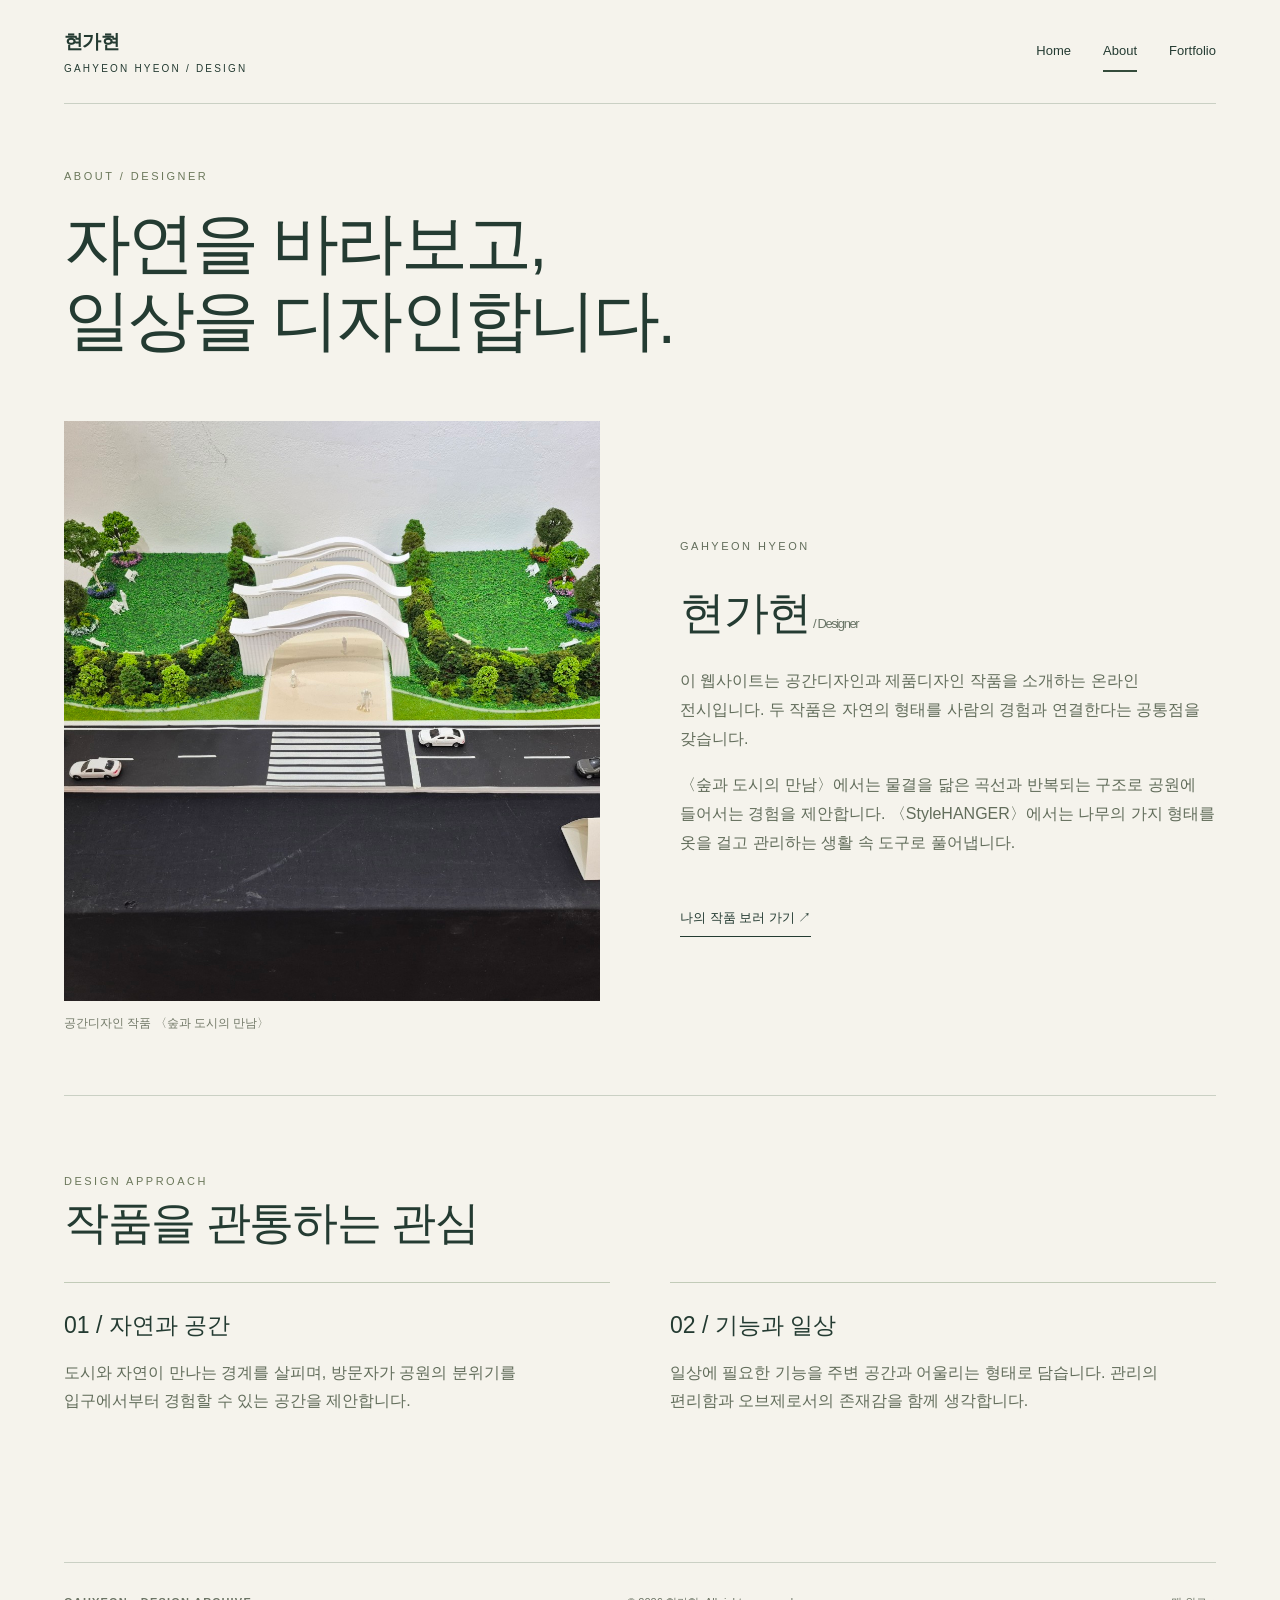
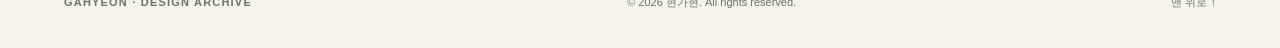
==== about.html @ cfb5394c "Add files via upload" ====
<!DOCTYPE html>
<html lang="ko">
<head>
<meta charset="UTF-8">
<meta name="viewport" content="width=device-width, initial-scale=1">
<meta name="description" content="현가현의 디자인 작품 전시. 삼락생태공원 입구 조형 게이트와 옷걸이형 의류 관리기 StyleHANGER를 소개합니다.">
<title>나의 소개 · About | 현가현 디자인 전시</title>
<link rel="stylesheet" href="style.css">
</head>
<body id="top">
<a class="skip" href="#main">본문 바로가기</a>
<header>
<a class="brand" href="index.html">현가현<span>GAHYEON HYEON / DESIGN</span>
</a>
<nav aria-label="주 메뉴">
<a href="index.html">Home</a>
<a href="about.html" aria-current="page">About</a>
<a href="fortfolio.html">Fortfolio</a>
</nav>
</header>
<main id="main" class="wrap">
<section class="detail-head">
<p class="eyebrow">ABOUT / DESIGNER</p>
<h1>자연을 바라보고,<br>일상을 디자인합니다.</h1>
</section>
<section class="about-grid">
<figure>
<img src="images/space-model.jpg" alt="현가현의 공간디자인 작품 모형">
<figcaption class="caption">공간디자인 작품 〈숲과 도시의 만남〉</figcaption>
</figure>
<div>
<p class="eyebrow">GAHYEON HYEON</p>
<h2>현가현<span class="muted"> / Designer</span>
</h2>
<p>이 웹사이트는 공간디자인과 제품디자인 작품을 소개하는 온라인 전시입니다. 두 작품은 자연의 형태를 사람의 경험과 연결한다는 공통점을 갖습니다.</p>
<p>〈숲과 도시의 만남〉에서는 물결을 닮은 곡선과 반복되는 구조로 공원에 들어서는 경험을 제안합니다. 〈StyleHANGER〉에서는 나무의 가지 형태를 옷을 걸고 관리하는 생활 속 도구로 풀어냅니다.</p>
<a class="line-link" href="fortfolio.html">나의 작품 보러 가기 ↗</a>
</div>
</section>
<section class="section">
<div class="section-head">
<div>
<p class="eyebrow">DESIGN APPROACH</p>
<h2>작품을 관통하는 관심</h2>
</div>
</div>
<div class="practice">
<article>
<h3>01 / 자연과 공간</h3>
<p>도시와 자연이 만나는 경계를 살피며, 방문자가 공원의 분위기를 입구에서부터 경험할 수 있는 공간을 제안합니다.</p>
</article>
<article>
<h3>02 / 기능과 일상</h3>
<p>일상에 필요한 기능을 주변 공간과 어울리는 형태로 담습니다. 관리의 편리함과 오브제로서의 존재감을 함께 생각합니다.</p>
</article>
</div>
</section>
</main>
<footer>
<div class="footer-mark">GAHYEON · DESIGN ARCHIVE</div>
<div>© 2026 현가현. All rights reserved.</div>
<a href="#top">맨 위로 ↑</a>
</footer>
</body>
</html>
---- style.css ----
*{box-sizing:border-box}
html{scroll-behavior:smooth}
body{margin:0;
  background:#f5f3ec;
  color:#243b32;
  font-family:-apple-system,BlinkMacSystemFont,"Apple SD Gothic Neo","Noto Sans KR",sans-serif;
  line-height:1.8;
  word-break:keep-all}
a{color:inherit;
  text-decoration:none}
img{display:block;
  width:100%;
  height:auto}
figure{margin:0}
h1,h2,h3,p{margin:0}
header,.wrap,footer{width:min(1320px,90%);
  margin:auto}
header{min-height:104px;
  display:flex;
  align-items:center;
  justify-content:space-between;
  border-bottom:1px solid #cad0c4;
  gap:24px}
.brand{font-size:19px;
  font-weight:750;
  letter-spacing:-.6px}
.brand span{display:block;
  font-size:10px;
  letter-spacing:2.2px;
  font-weight:500}
nav{display:flex;
  gap:32px;
  font-size:13px}
nav a{padding:8px 0}
nav a[aria-current=page]{border-bottom:2px solid #344b3b}
a:hover{color:#75865a}
a:focus-visible,summary:focus-visible{outline:3px solid #9c773e;
  outline-offset:6px}
.skip{position:absolute;
  left:-9999px}
.skip:focus{left:15px;
  top:15px;
  background:white;
  padding:10px;
  z-index:9}
.eyebrow{font-size:11px;
  letter-spacing:2.5px;
  text-transform:uppercase;
  color:#6b785b}
.hero{padding:70px 0 38px;
  display:grid;
  grid-template-columns:1.5fr 1fr;
  gap:8%;
  align-items:end}
h1{font-size:clamp(44px,6.6vw,94px);
  font-weight:500;
  line-height:1.16;
  letter-spacing:-4px;
  margin:18px 0 22px}
.serif{font-family:Georgia,"Times New Roman",serif;
  font-style:italic;
  font-weight:400}
.intro{max-width:460px;
  font-size:15px;
  color:#5b665a}
.hero .intro{padding-bottom:27px}
.line-link{display:inline-block;
  border-bottom:1px solid;
  padding:7px 0;
  margin-top:23px;
  font-size:13px}
.cover{position:relative;
  background:#e5e6db}
.cover img{height:520px;
  object-fit:cover;
  object-position:center 37%}
.cover figcaption{position:absolute;
  bottom:22px;
  left:24px;
  right:24px;
  background:#f5f3ecf0;
  padding:15px 21px;
  display:flex;
  justify-content:space-between;
  gap:10px;
  font-size:12px}
.section{padding:76px 0;
  border-top:1px solid #cad0c4;
  margin-top:60px}
.section-head{display:flex;
  justify-content:space-between;
  align-items:end;
  margin-bottom:30px;
  gap:20px}
h2{font-size:clamp(28px,3.5vw,45px);
  font-weight:500;
  letter-spacing:-1.4px;
  line-height:1.35}
h3{font-size:23px;
  font-weight:500;
  line-height:1.5}
.muted{color:#6a7567;
  font-size:13px}
.projects{display:grid;
  grid-template-columns:1fr 1fr;
  gap:34px}
.project-photo{overflow:hidden;
  background:#dedfd4}
.project-photo img{height:420px;
  object-fit:cover;
  transition:transform .4s}
.project-photo.product img{object-position:center 44%}
.project:hover img{transform:scale(1.025)}
.project-label{display:flex;
  justify-content:space-between;
  gap:20px;
  margin:20px 0 8px;
  font-size:10px;
  letter-spacing:1.6px}
.project h3{margin-bottom:7px}
.project p{font-size:14px;
  max-width:500px;
  color:#67715f}
.statement{padding:50px;
  background:#e9ecdf;
  display:grid;
  grid-template-columns:1fr 2fr;
  gap:40px}
.statement p{font-size:clamp(22px,3vw,36px);
  letter-spacing:-1px}
.detail-head{padding:63px 0 40px}
.breadcrumbs{font-size:12px;
  color:#74806a;
  margin-bottom:30px}
.detail-head h1{font-size:clamp(38px,5.2vw,72px);
  letter-spacing:-2.8px}
.detail-head .subtitle{font-size:19px;
  margin-bottom:23px}
.meta{display:flex;
  gap:44px;
  padding:23px 0;
  border-top:1px solid #cad0c4;
  font-size:13px;
  margin-top:30px}
.meta span{display:block;
  font-size:10px;
  letter-spacing:1.3px;
  color:#6e7867}
.wide-photo{background:#e5e5dc}
.wide-photo img{max-height:800px;
  object-fit:contain}
.caption{font-size:12px;
  color:#727968;
  margin-top:12px}
.story{display:grid;
  grid-template-columns:1fr 2fr;
  gap:70px;
  padding:65px 0;
  border-bottom:1px solid #cad0c4}
.story p{font-size:16px;
  color:#586454;
  margin-top:15px}
.story p:first-child{margin-top:0}
.keywords{display:flex;
  flex-wrap:wrap;
  gap:9px;
  margin-top:22px}
.keywords span{border:1px solid #b9c3ac;
  border-radius:30px;
  padding:5px 14px;
  font-size:12px}
.steps{display:grid;
  grid-template-columns:repeat(3,1fr);
  gap:35px;
  margin-top:35px}
.step{border-top:1px solid #a9b49c;
  padding-top:18px}
.step b{font-family:Georgia,serif;
  font-size:32px;
  font-weight:400;
  color:#8a9674}
.step h3{font-size:19px;
  margin:10px 0}
.step p{font-size:14px;
  color:#5d6855}
.split{display:grid;
  grid-template-columns:1fr 1fr;
  gap:65px;
  align-items:center;
  margin-top:40px}
.split img{max-height:680px;
  object-fit:contain;
  background:#e8e8dd}
.split p{margin-top:20px;
  color:#5e6959}
.panel{background:#e4e7dc;
  padding:38px;
  display:grid;
  grid-template-columns:1fr 1fr;
  gap:65px;
  align-items:start}
.panel img{max-height:900px;
  object-fit:contain}
.panel .copy{position:sticky;
  top:32px;
  padding:20px 0}
.panel p{margin-top:20px;
  color:#5c6757}
.button{display:inline-block;
  background:#2c4436;
  color:#fff;
  padding:12px 23px;
  font-size:13px;
  margin-top:24px}
.button:hover{background:#43583e;
  color:white}
.next{display:flex;
  justify-content:space-between;
  padding:30px 0;
  font-size:15px;
  border-top:1px solid #cad0c4}
.about-grid{display:grid;
  grid-template-columns:1fr 1fr;
  gap:80px;
  align-items:center}
.about-grid img{height:580px;
  object-fit:cover}
.about-grid h2{margin:25px 0}
.about-grid p{margin:18px 0;
  color:#626d5b}
.practice{display:grid;
  grid-template-columns:1fr 1fr;
  gap:60px}
.practice article{border-top:1px solid #c2cbb8;
  padding-top:25px}
.practice p{margin-top:16px;
  color:#626d5b}
footer{margin-top:70px;
  border-top:1px solid #cad0c4;
  padding:30px 0 35px;
  display:flex;
  justify-content:space-between;
  gap:20px;
  font-size:11px;
  color:#6c7565}
.footer-mark{font-weight:700;
  letter-spacing:1.2px}
@media(prefers-reduced-motion:reduce){html{scroll-behavior:auto}
*{transition:none!important}
}
@media(max-width:700px){header{padding:20px 0;
  align-items:flex-start;
  min-height:110px}
.brand{font-size:16px}
nav{gap:15px;
  flex-wrap:wrap;
  font-size:11px}
.brand span{font-size:8px}
.hero,.about-grid,.story,.split,.panel,.statement{grid-template-columns:1fr;
  gap:26px}
.hero{padding-top:45px}
.hero .intro{padding:0}
h1{letter-spacing:-2px}
.cover img{height:330px}
.cover figcaption{left:12px;
  right:12px;
  font-size:10px;
  padding:12px}
.projects{grid-template-columns:1fr;
  gap:45px}
.project-photo img{height:360px}
.section{padding:45px 0;
  margin-top:40px}
.steps{grid-template-columns:1fr;
  gap:25px}
.meta{gap:20px;
  flex-wrap:wrap}
.story{padding:40px 0}
.panel{padding:20px}
.panel .copy{position:static}
.about-grid img{height:400px}
.practice{grid-template-columns:1fr;
  gap:35px}
.statement{padding:28px}
footer{flex-direction:column;
  gap:10px;
  margin-top:40px}
.next{font-size:12px;
  gap:16px}
}
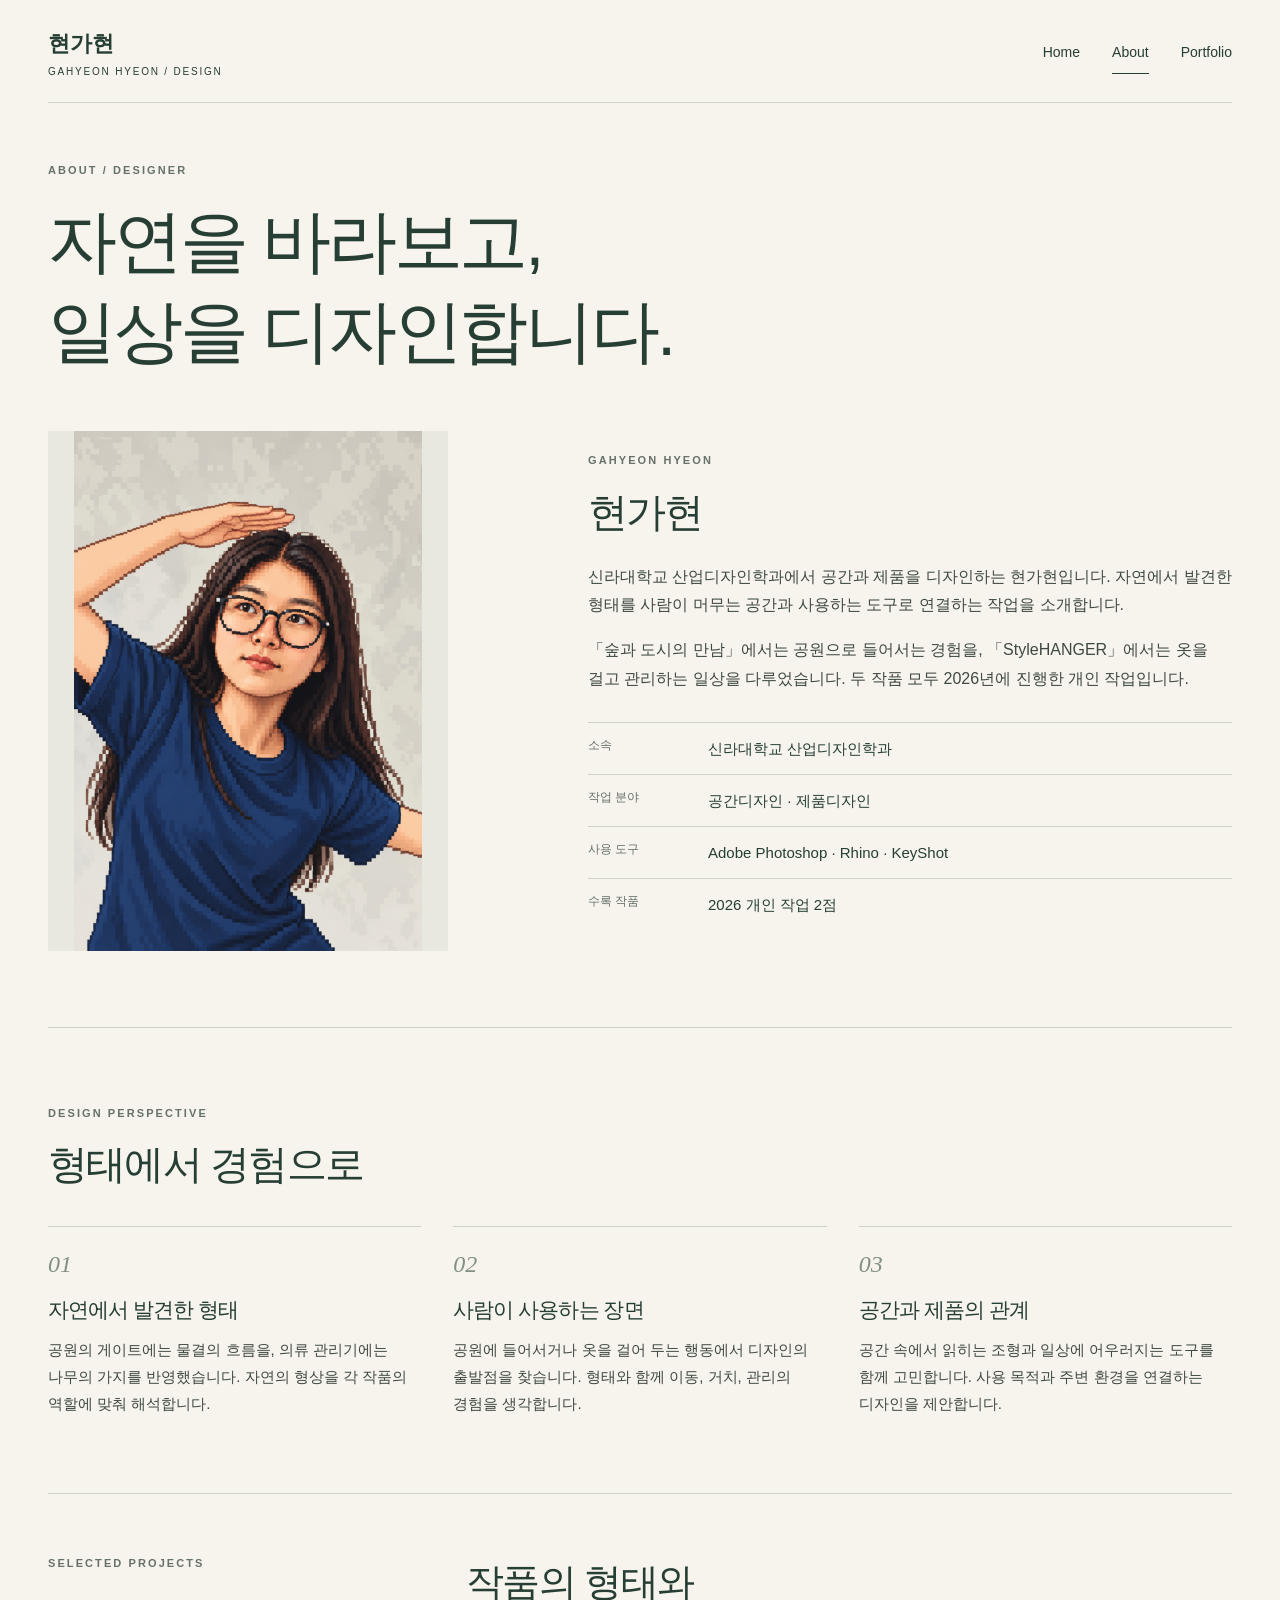
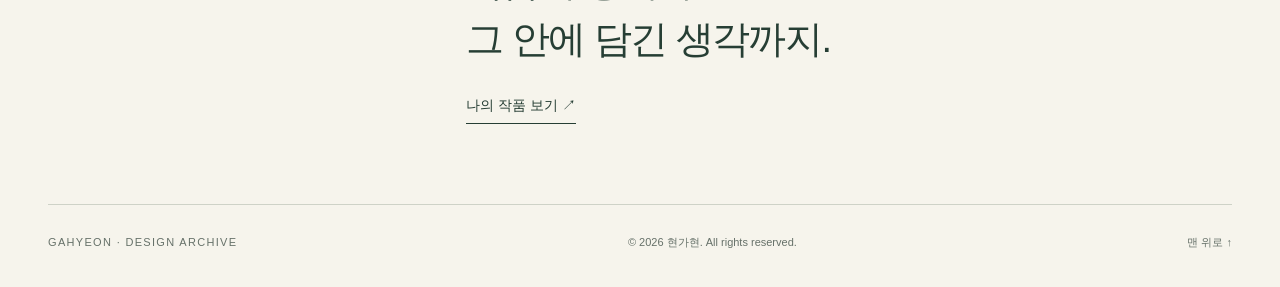
==== commit c5445f57: "Add files via upload" ====
--- a/about.html
+++ b/about.html
@@ -1,65 +1,33 @@
 <!DOCTYPE html>
 <html lang="ko">
 <head>
-<meta charset="UTF-8">
-<meta name="viewport" content="width=device-width, initial-scale=1">
-<meta name="description" content="현가현의 디자인 작품 전시. 삼락생태공원 입구 조형 게이트와 옷걸이형 의류 관리기 StyleHANGER를 소개합니다.">
-<title>나의 소개 · About | 현가현 디자인 전시</title>
-<link rel="stylesheet" href="style.css">
+  <meta charset="UTF-8">
+  <meta name="viewport" content="width=device-width, initial-scale=1">
+  <meta name="description" content="신라대학교 산업디자인학과 현가현의 소개. 공간과 제품을 다루는 디자인 관점과 사용 도구를 확인하세요.">
+  <meta name="theme-color" content="#f6f4ec">
+  <title>About | 현가현 디자인 포트폴리오</title>
+  <link rel="stylesheet" href="style.css">
 </head>
 <body id="top">
-<a class="skip" href="#main">본문 바로가기</a>
-<header>
-<a class="brand" href="index.html">현가현<span>GAHYEON HYEON / DESIGN</span>
-</a>
-<nav aria-label="주 메뉴">
-<a href="index.html">Home</a>
-<a href="about.html" aria-current="page">About</a>
-<a href="fortfolio.html">Fortfolio</a>
-</nav>
-</header>
-<main id="main" class="wrap">
-<section class="detail-head">
-<p class="eyebrow">ABOUT / DESIGNER</p>
-<h1>자연을 바라보고,<br>일상을 디자인합니다.</h1>
-</section>
-<section class="about-grid">
-<figure>
-<img src="images/space-model.jpg" alt="현가현의 공간디자인 작품 모형">
-<figcaption class="caption">공간디자인 작품 〈숲과 도시의 만남〉</figcaption>
-</figure>
-<div>
-<p class="eyebrow">GAHYEON HYEON</p>
-<h2>현가현<span class="muted"> / Designer</span>
-</h2>
-<p>이 웹사이트는 공간디자인과 제품디자인 작품을 소개하는 온라인 전시입니다. 두 작품은 자연의 형태를 사람의 경험과 연결한다는 공통점을 갖습니다.</p>
-<p>〈숲과 도시의 만남〉에서는 물결을 닮은 곡선과 반복되는 구조로 공원에 들어서는 경험을 제안합니다. 〈StyleHANGER〉에서는 나무의 가지 형태를 옷을 걸고 관리하는 생활 속 도구로 풀어냅니다.</p>
-<a class="line-link" href="fortfolio.html">나의 작품 보러 가기 ↗</a>
-</div>
-</section>
-<section class="section">
-<div class="section-head">
-<div>
-<p class="eyebrow">DESIGN APPROACH</p>
-<h2>작품을 관통하는 관심</h2>
-</div>
-</div>
-<div class="practice">
-<article>
-<h3>01 / 자연과 공간</h3>
-<p>도시와 자연이 만나는 경계를 살피며, 방문자가 공원의 분위기를 입구에서부터 경험할 수 있는 공간을 제안합니다.</p>
-</article>
-<article>
-<h3>02 / 기능과 일상</h3>
-<p>일상에 필요한 기능을 주변 공간과 어울리는 형태로 담습니다. 관리의 편리함과 오브제로서의 존재감을 함께 생각합니다.</p>
-</article>
-</div>
-</section>
-</main>
-<footer>
-<div class="footer-mark">GAHYEON · DESIGN ARCHIVE</div>
-<div>© 2026 현가현. All rights reserved.</div>
-<a href="#top">맨 위로 ↑</a>
-</footer>
+  <a class="skip" href="#main">본문 바로가기</a>
+  <!-- 모든 페이지의 공통 상단 메뉴 -->
+  <header class="site-header">
+    <a class="brand" href="index.html">현가현<span>GAHYEON HYEON / DESIGN</span></a>
+    <nav aria-label="주 메뉴"><a href="index.html">Home</a><a href="about.html" aria-current="page">About</a><a href="portfolio.html">Portfolio</a></nav>
+  </header>
+  <main id="main" class="wrap">
+
+    <section class="page-head"><p class="eyebrow">ABOUT / DESIGNER</p><h1>자연을 바라보고,<br>일상을 디자인합니다.</h1></section>
+    <section class="section split" style="padding-top:10px"><figure class="profile"><img src="images/profile.png" alt="현가현의 일러스트 스타일 프로필 이미지" width="2068" height="3082" fetchpriority="high" decoding="async"></figure><div class="copy"><p class="eyebrow">GAHYEON HYEON</p><h2>현가현</h2><p>신라대학교 산업디자인학과에서 공간과 제품을 디자인하는 현가현입니다. 자연에서 발견한 형태를 사람이 머무는 공간과 사용하는 도구로 연결하는 작업을 소개합니다.</p><p>「숲과 도시의 만남」에서는 공원으로 들어서는 경험을, 「StyleHANGER」에서는 옷을 걸고 관리하는 일상을 다루었습니다. 두 작품 모두 2026년에 진행한 개인 작업입니다.</p><dl class="info-list"><div><dt>소속</dt><dd>신라대학교 산업디자인학과</dd></div><div><dt>작업 분야</dt><dd>공간디자인 · 제품디자인</dd></div><div><dt>사용 도구</dt><dd>Adobe Photoshop · Rhino · KeyShot</dd></div><div><dt>수록 작품</dt><dd>2026 개인 작업 2점</dd></div></dl></div></section>
+    <section class="section"><p class="eyebrow">DESIGN PERSPECTIVE</p><h2>형태에서 경험으로</h2><div class="columns"><article><span class="num">01</span><h3>자연에서 발견한 형태</h3><p>공원의 게이트에는 물결의 흐름을, 의류 관리기에는 나무의 가지를 반영했습니다. 자연의 형상을 각 작품의 역할에 맞춰 해석합니다.</p></article><article><span class="num">02</span><h3>사람이 사용하는 장면</h3><p>공원에 들어서거나 옷을 걸어 두는 행동에서 디자인의 출발점을 찾습니다. 형태와 함께 이동, 거치, 관리의 경험을 생각합니다.</p></article><article><span class="num">03</span><h3>공간과 제품의 관계</h3><p>공간 속에서 읽히는 조형과 일상에 어우러지는 도구를 함께 고민합니다. 사용 목적과 주변 환경을 연결하는 디자인을 제안합니다.</p></article></div></section>
+    <section class="statement"><p class="eyebrow">SELECTED PROJECTS</p><div><p class="large">작품의 형태와<br>그 안에 담긴 생각까지.</p><a class="line-link" href="portfolio.html">나의 작품 보기 ↗</a></div></section>
+
+  </main>
+  <!-- 모든 페이지에서 동일한 하단 정보 -->
+  <footer class="site-footer">
+    <span class="footer-mark">GAHYEON · DESIGN ARCHIVE</span>
+    <span>© 2026 현가현. All rights reserved.</span>
+    <a href="#top">맨 위로 ↑</a>
+  </footer>
 </body>
-</html>+</html>
--- a/style.css
+++ b/style.css
@@ -1,290 +1,8 @@
-*{box-sizing:border-box}
-html{scroll-behavior:smooth}
-body{margin:0;
-  background:#f5f3ec;
-  color:#243b32;
-  font-family:-apple-system,BlinkMacSystemFont,"Apple SD Gothic Neo","Noto Sans KR",sans-serif;
-  line-height:1.8;
-  word-break:keep-all}
-a{color:inherit;
-  text-decoration:none}
-img{display:block;
-  width:100%;
-  height:auto}
-figure{margin:0}
-h1,h2,h3,p{margin:0}
-header,.wrap,footer{width:min(1320px,90%);
-  margin:auto}
-header{min-height:104px;
-  display:flex;
-  align-items:center;
-  justify-content:space-between;
-  border-bottom:1px solid #cad0c4;
-  gap:24px}
-.brand{font-size:19px;
-  font-weight:750;
-  letter-spacing:-.6px}
-.brand span{display:block;
-  font-size:10px;
-  letter-spacing:2.2px;
-  font-weight:500}
-nav{display:flex;
-  gap:32px;
-  font-size:13px}
-nav a{padding:8px 0}
-nav a[aria-current=page]{border-bottom:2px solid #344b3b}
-a:hover{color:#75865a}
-a:focus-visible,summary:focus-visible{outline:3px solid #9c773e;
-  outline-offset:6px}
-.skip{position:absolute;
-  left:-9999px}
-.skip:focus{left:15px;
-  top:15px;
-  background:white;
-  padding:10px;
-  z-index:9}
-.eyebrow{font-size:11px;
-  letter-spacing:2.5px;
-  text-transform:uppercase;
-  color:#6b785b}
-.hero{padding:70px 0 38px;
-  display:grid;
-  grid-template-columns:1.5fr 1fr;
-  gap:8%;
-  align-items:end}
-h1{font-size:clamp(44px,6.6vw,94px);
-  font-weight:500;
-  line-height:1.16;
-  letter-spacing:-4px;
-  margin:18px 0 22px}
-.serif{font-family:Georgia,"Times New Roman",serif;
-  font-style:italic;
-  font-weight:400}
-.intro{max-width:460px;
-  font-size:15px;
-  color:#5b665a}
-.hero .intro{padding-bottom:27px}
-.line-link{display:inline-block;
-  border-bottom:1px solid;
-  padding:7px 0;
-  margin-top:23px;
-  font-size:13px}
-.cover{position:relative;
-  background:#e5e6db}
-.cover img{height:520px;
-  object-fit:cover;
-  object-position:center 37%}
-.cover figcaption{position:absolute;
-  bottom:22px;
-  left:24px;
-  right:24px;
-  background:#f5f3ecf0;
-  padding:15px 21px;
-  display:flex;
-  justify-content:space-between;
-  gap:10px;
-  font-size:12px}
-.section{padding:76px 0;
-  border-top:1px solid #cad0c4;
-  margin-top:60px}
-.section-head{display:flex;
-  justify-content:space-between;
-  align-items:end;
-  margin-bottom:30px;
-  gap:20px}
-h2{font-size:clamp(28px,3.5vw,45px);
-  font-weight:500;
-  letter-spacing:-1.4px;
-  line-height:1.35}
-h3{font-size:23px;
-  font-weight:500;
-  line-height:1.5}
-.muted{color:#6a7567;
-  font-size:13px}
-.projects{display:grid;
-  grid-template-columns:1fr 1fr;
-  gap:34px}
-.project-photo{overflow:hidden;
-  background:#dedfd4}
-.project-photo img{height:420px;
-  object-fit:cover;
-  transition:transform .4s}
-.project-photo.product img{object-position:center 44%}
-.project:hover img{transform:scale(1.025)}
-.project-label{display:flex;
-  justify-content:space-between;
-  gap:20px;
-  margin:20px 0 8px;
-  font-size:10px;
-  letter-spacing:1.6px}
-.project h3{margin-bottom:7px}
-.project p{font-size:14px;
-  max-width:500px;
-  color:#67715f}
-.statement{padding:50px;
-  background:#e9ecdf;
-  display:grid;
-  grid-template-columns:1fr 2fr;
-  gap:40px}
-.statement p{font-size:clamp(22px,3vw,36px);
-  letter-spacing:-1px}
-.detail-head{padding:63px 0 40px}
-.breadcrumbs{font-size:12px;
-  color:#74806a;
-  margin-bottom:30px}
-.detail-head h1{font-size:clamp(38px,5.2vw,72px);
-  letter-spacing:-2.8px}
-.detail-head .subtitle{font-size:19px;
-  margin-bottom:23px}
-.meta{display:flex;
-  gap:44px;
-  padding:23px 0;
-  border-top:1px solid #cad0c4;
-  font-size:13px;
-  margin-top:30px}
-.meta span{display:block;
-  font-size:10px;
-  letter-spacing:1.3px;
-  color:#6e7867}
-.wide-photo{background:#e5e5dc}
-.wide-photo img{max-height:800px;
-  object-fit:contain}
-.caption{font-size:12px;
-  color:#727968;
-  margin-top:12px}
-.story{display:grid;
-  grid-template-columns:1fr 2fr;
-  gap:70px;
-  padding:65px 0;
-  border-bottom:1px solid #cad0c4}
-.story p{font-size:16px;
-  color:#586454;
-  margin-top:15px}
-.story p:first-child{margin-top:0}
-.keywords{display:flex;
-  flex-wrap:wrap;
-  gap:9px;
-  margin-top:22px}
-.keywords span{border:1px solid #b9c3ac;
-  border-radius:30px;
-  padding:5px 14px;
-  font-size:12px}
-.steps{display:grid;
-  grid-template-columns:repeat(3,1fr);
-  gap:35px;
-  margin-top:35px}
-.step{border-top:1px solid #a9b49c;
-  padding-top:18px}
-.step b{font-family:Georgia,serif;
-  font-size:32px;
-  font-weight:400;
-  color:#8a9674}
-.step h3{font-size:19px;
-  margin:10px 0}
-.step p{font-size:14px;
-  color:#5d6855}
-.split{display:grid;
-  grid-template-columns:1fr 1fr;
-  gap:65px;
-  align-items:center;
-  margin-top:40px}
-.split img{max-height:680px;
-  object-fit:contain;
-  background:#e8e8dd}
-.split p{margin-top:20px;
-  color:#5e6959}
-.panel{background:#e4e7dc;
-  padding:38px;
-  display:grid;
-  grid-template-columns:1fr 1fr;
-  gap:65px;
-  align-items:start}
-.panel img{max-height:900px;
-  object-fit:contain}
-.panel .copy{position:sticky;
-  top:32px;
-  padding:20px 0}
-.panel p{margin-top:20px;
-  color:#5c6757}
-.button{display:inline-block;
-  background:#2c4436;
-  color:#fff;
-  padding:12px 23px;
-  font-size:13px;
-  margin-top:24px}
-.button:hover{background:#43583e;
-  color:white}
-.next{display:flex;
-  justify-content:space-between;
-  padding:30px 0;
-  font-size:15px;
-  border-top:1px solid #cad0c4}
-.about-grid{display:grid;
-  grid-template-columns:1fr 1fr;
-  gap:80px;
-  align-items:center}
-.about-grid img{height:580px;
-  object-fit:cover}
-.about-grid h2{margin:25px 0}
-.about-grid p{margin:18px 0;
-  color:#626d5b}
-.practice{display:grid;
-  grid-template-columns:1fr 1fr;
-  gap:60px}
-.practice article{border-top:1px solid #c2cbb8;
-  padding-top:25px}
-.practice p{margin-top:16px;
-  color:#626d5b}
-footer{margin-top:70px;
-  border-top:1px solid #cad0c4;
-  padding:30px 0 35px;
-  display:flex;
-  justify-content:space-between;
-  gap:20px;
-  font-size:11px;
-  color:#6c7565}
-.footer-mark{font-weight:700;
-  letter-spacing:1.2px}
-@media(prefers-reduced-motion:reduce){html{scroll-behavior:auto}
-*{transition:none!important}
-}
-@media(max-width:700px){header{padding:20px 0;
-  align-items:flex-start;
-  min-height:110px}
-.brand{font-size:16px}
-nav{gap:15px;
-  flex-wrap:wrap;
-  font-size:11px}
-.brand span{font-size:8px}
-.hero,.about-grid,.story,.split,.panel,.statement{grid-template-columns:1fr;
-  gap:26px}
-.hero{padding-top:45px}
-.hero .intro{padding:0}
-h1{letter-spacing:-2px}
-.cover img{height:330px}
-.cover figcaption{left:12px;
-  right:12px;
-  font-size:10px;
-  padding:12px}
-.projects{grid-template-columns:1fr;
-  gap:45px}
-.project-photo img{height:360px}
-.section{padding:45px 0;
-  margin-top:40px}
-.steps{grid-template-columns:1fr;
-  gap:25px}
-.meta{gap:20px;
-  flex-wrap:wrap}
-.story{padding:40px 0}
-.panel{padding:20px}
-.panel .copy{position:static}
-.about-grid img{height:400px}
-.practice{grid-template-columns:1fr;
-  gap:35px}
-.statement{padding:28px}
-footer{flex-direction:column;
-  gap:10px;
-  margin-top:40px}
-.next{font-size:12px;
-  gap:16px}
-}
+/* 현가현 포트폴리오 공통 스타일 — 색상과 간격은 아래 변수에서 수정하세요. */
+:root{--paper:#f6f4ec;--ink:#263e34;--text:#3f4943;--muted:#667169;--line:#ced2c7;--soft:#e8ece2;--white:#fff;--width:1200px}
+*{box-sizing:border-box}html{scroll-behavior:smooth;scroll-padding-top:24px}body{margin:0;background:var(--paper);color:var(--ink);font-family:-apple-system,BlinkMacSystemFont,"Apple SD Gothic Neo","Noto Sans KR","Malgun Gothic",sans-serif;line-height:1.8;word-break:keep-all;overflow-wrap:break-word}a{color:inherit;text-decoration:none}img{display:block;width:100%;height:auto}figure{margin:0}h1,h2,h3,p{margin:0}h1,h2,h3{line-height:1.3;font-weight:500;letter-spacing:-.045em}p{color:var(--text)}h1{font-size:clamp(38px,5.4vw,72px)}h2{font-size:clamp(28px,3.1vw,42px)}h3{font-size:24px}a:focus-visible,summary:focus-visible{outline:3px solid #397b69;outline-offset:6px}::selection{background:#d5e1ce}.wrap,.site-header,.site-footer{width:min(var(--width),calc(100% - 96px));margin-inline:auto}.skip{position:absolute;top:-80px;left:20px;background:var(--ink);color:white;padding:10px 20px;z-index:5}.skip:focus{top:12px}.site-header{padding:27px 0 23px;display:flex;justify-content:space-between;gap:24px;align-items:center;border-bottom:1px solid var(--line)}.brand{font-size:22px;font-weight:700;line-height:1.5}.brand span{display:block;font-size:10px;font-weight:400;letter-spacing:.18em;margin-top:4px}nav{display:flex;gap:32px}nav a{font-size:14px;padding:8px 0;border-bottom:1px solid transparent}nav a:hover,nav a[aria-current=page],nav a.active{border-bottom-color:var(--ink)}.eyebrow{font-size:11px;letter-spacing:.19em;font-weight:600;color:var(--muted);margin-bottom:16px;text-transform:uppercase}.serif{font-family:Georgia,"Times New Roman",serif;font-style:italic;font-weight:400;letter-spacing:-.05em}.hero{display:grid;grid-template-columns:1.3fr 1fr;gap:70px;padding:66px 0 50px;align-items:end}.hero h1{font-size:clamp(38px,4.5vw,60px)}.hero .intro{max-width:390px;justify-self:end;padding-bottom:5px}.intro p{font-size:16px;line-height:1.9}.tags{display:flex;gap:8px;flex-wrap:wrap;margin:20px 0}.tags span{font-size:12px;padding:4px 12px;border:1px solid var(--line);border-radius:30px}.line-link{display:inline-block;border-bottom:1px solid var(--ink);padding:5px 0;font-size:14px;margin-top:20px}.line-link:hover{color:#46715b}.hero-media{background:var(--soft);position:relative}.hero-media img{max-height:600px;object-fit:contain}.hero-caption{display:flex;justify-content:space-between;gap:15px;padding:17px 22px;font-size:12px;background:var(--soft)}.section{padding:76px 0}.section+.section{border-top:1px solid var(--line)}.section-head{display:flex;justify-content:space-between;gap:20px;align-items:end;margin-bottom:32px}.section-head>.line-link{white-space:nowrap}.projects{display:grid;grid-template-columns:1fr 1fr;gap:34px}.project-photo{height:420px;background:#e8e7de;overflow:hidden;display:flex;align-items:center;justify-content:center}.project-photo img{width:100%;height:100%;object-fit:contain;transition:transform .35s}.project:hover .project-photo img{transform:scale(1.015)}.project-label{display:flex;justify-content:space-between;gap:8px;font-size:11px;letter-spacing:.07em;margin:18px 0 8px;color:var(--muted)}.project h3{margin:6px 0 10px}.project p{font-size:15px;max-width:480px}.statement{display:grid;grid-template-columns:1fr 2fr;gap:35px;border-top:1px solid var(--line);padding:60px 0 80px}.statement .large{font-size:clamp(26px,3vw,38px);line-height:1.5;letter-spacing:-.04em;color:var(--ink)}.site-footer{border-top:1px solid var(--line);display:flex;justify-content:space-between;gap:20px;padding:28px 0 34px;font-size:11px;color:var(--muted)}.footer-mark{letter-spacing:.12em}.page-head{padding:58px 0 44px}.page-head .lead{font-size:18px;line-height:1.8;max-width:700px;margin-top:23px}.breadcrumb{font-size:12px;color:var(--muted);margin-bottom:30px}.breadcrumb a{text-decoration:underline;text-underline-offset:4px}.meta{display:grid;grid-template-columns:repeat(4,1fr);border-block:1px solid var(--line);margin-top:32px;padding:18px 0;gap:18px}.meta dt{font-size:10px;letter-spacing:.14em;color:var(--muted);margin-bottom:5px}.meta dd{margin:0;font-size:14px}.split{display:grid;grid-template-columns:.85fr 1.15fr;gap:64px;align-items:center}.split.text-top{align-items:start}.copy p+p{margin-top:16px}.copy h2{margin-bottom:24px}.caption{font-size:12px;color:var(--muted);margin-top:12px;line-height:1.6}.image-link{display:block}.image-link:hover{outline:1px solid var(--line);outline-offset:3px}.image-fit{background:var(--soft);padding:24px}.image-fit img{max-height:650px;object-fit:contain}.profile{max-width:400px;background:#e9e8df}.profile img{max-height:520px;object-fit:contain}.info-list{margin:28px 0 0}.info-list>div{display:grid;grid-template-columns:100px 1fr;gap:20px;padding:12px 0;border-top:1px solid var(--line)}.info-list dt{font-size:12px;color:var(--muted)}.info-list dd{margin:0;font-size:15px}.columns{display:grid;grid-template-columns:repeat(3,1fr);gap:32px;margin-top:35px}.columns article{border-top:1px solid var(--line);padding-top:24px}.columns .num{font:italic 24px Georgia,serif;color:#819080;display:block;margin-bottom:18px}.columns h3{font-size:21px;margin-bottom:13px}.columns p{font-size:15px}.project-opening{display:grid;grid-template-columns:1.1fr .9fr;gap:60px;align-items:center}.project-opening .image-fit img{max-height:660px}.project-opening h2{margin-bottom:22px}.note{font-size:12px;color:var(--muted);margin-top:24px}.wide-figure{margin-top:32px}.wide-figure img{max-height:720px;object-fit:contain;background:#fff}.process{display:grid;grid-template-columns:1fr 1fr;gap:32px;margin-top:35px}.process img{height:360px;object-fit:contain;background:white}.process h3{font-size:19px;margin-top:20px}.process p{margin-top:8px;font-size:14px}.board{background:var(--soft);padding:40px;display:grid;grid-template-columns:.8fr 1.2fr;gap:45px;align-items:start}.board .copy{padding-top:12px}.board img{max-height:760px;object-fit:contain}.button{display:inline-block;background:var(--ink);color:#fff;padding:12px 19px;margin-top:25px;font-size:13px}.button:hover{background:#3e5d4d}.project-nav{display:flex;justify-content:space-between;gap:25px;border-top:1px solid var(--line);padding:30px 0 65px;font-size:14px}.steps{display:grid;grid-template-columns:repeat(4,1fr);gap:22px;margin-top:32px;padding:0;list-style:none;counter-reset:step}.steps li{border-top:1px solid var(--line);padding-top:18px;font-size:14px}.steps li:before{counter-increment:step;content:"0" counter(step);display:block;font:italic 23px Georgia,serif;color:#778775;margin-bottom:12px}.steps strong{display:block;font-weight:500;font-size:18px;color:var(--ink);margin-bottom:6px}.details-grid{display:grid;grid-template-columns:1fr 1fr;gap:35px;margin-top:30px}.details-grid figure img{height:370px;object-fit:contain;background:#eee}.muted{color:var(--muted)}.archive-intro{max-width:670px;margin-bottom:35px}.archive-intro p{margin-top:15px}
+@media(min-width:1400px){.hero{padding-top:76px}.project-photo{height:460px}}
+@media(max-width:900px){.wrap,.site-header,.site-footer{width:calc(100% - 48px)}.hero{gap:30px}.split,.project-opening{gap:32px}.project-photo{height:340px}.board{gap:30px;padding:30px}.meta{grid-template-columns:repeat(2,1fr)}.columns{gap:22px}.process img{height:280px}}
+@media(max-width:620px){.wrap,.site-header,.site-footer{width:calc(100% - 36px)}.site-header{align-items:center;padding:20px 0;gap:12px}.brand{font-size:19px}.brand span{font-size:8px;letter-spacing:.09em}nav{gap:16px}nav a{font-size:12px}.hero{grid-template-columns:1fr;gap:24px;padding:42px 0 30px}.hero .intro{justify-self:start;max-width:none}.hero h1{font-size:40px}.hero-caption{font-size:10px;padding:12px;flex-direction:column;gap:4px}.hero-media img{min-height:0}.section{padding:47px 0}.section-head{align-items:start;gap:15px}.section-head>.line-link{font-size:12px}.projects,.split,.project-opening,.process,.details-grid{grid-template-columns:1fr;gap:30px}.project-photo{height:400px}.project{margin-bottom:10px}.project-label{font-size:10px}.statement{grid-template-columns:1fr;gap:10px;padding:38px 0 48px}.page-head{padding:36px 0 30px}.page-head h1{font-size:39px}.page-head .lead{font-size:16px}.breadcrumb{margin-bottom:22px}.meta{gap:18px 10px;margin-top:25px}.meta dd{font-size:13px}.profile{max-width:300px;margin-inline:auto}.columns{grid-template-columns:1fr;gap:24px}.columns .num{margin-bottom:8px}.columns article{padding-top:17px}.image-fit{padding:15px}.image-fit img{max-height:510px}.board{grid-template-columns:1fr;padding:24px 18px;gap:28px}.board img{max-height:none}.board .copy{padding:0}.process img{height:auto;max-height:380px}.details-grid figure img{height:auto;max-height:450px}.steps{grid-template-columns:1fr 1fr}.site-footer{flex-wrap:wrap;gap:10px;padding:24px 0}.footer-mark{width:100%}.project-nav{font-size:12px;padding-bottom:42px}.info-list>div{grid-template-columns:80px 1fr;gap:10px}.wide-figure{margin-top:25px}}
+@media(max-width:380px){.brand span{max-width:115px;font-size:7px}nav{gap:10px}.hero h1{font-size:34px}.project-photo{height:340px}.steps{grid-template-columns:1fr}}
+@media(prefers-reduced-motion:reduce){html{scroll-behavior:auto}*{transition:none!important}}
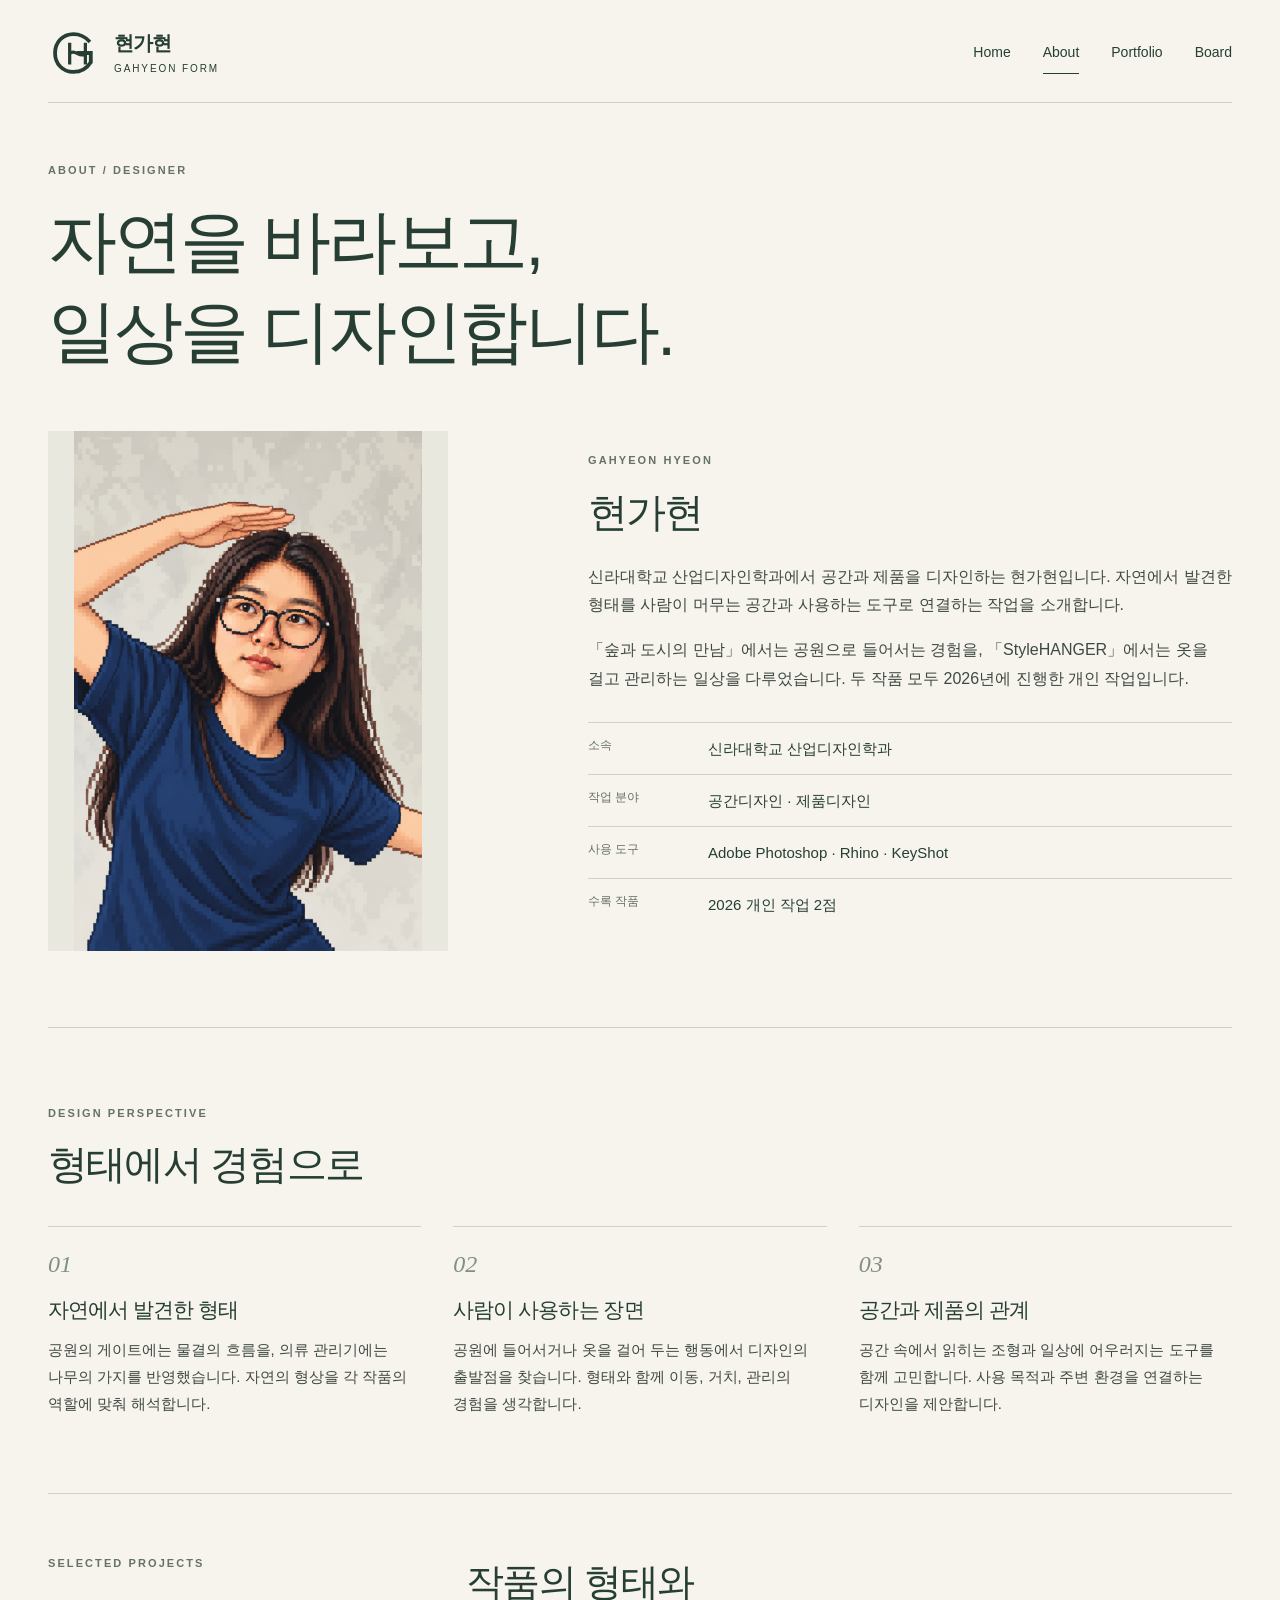
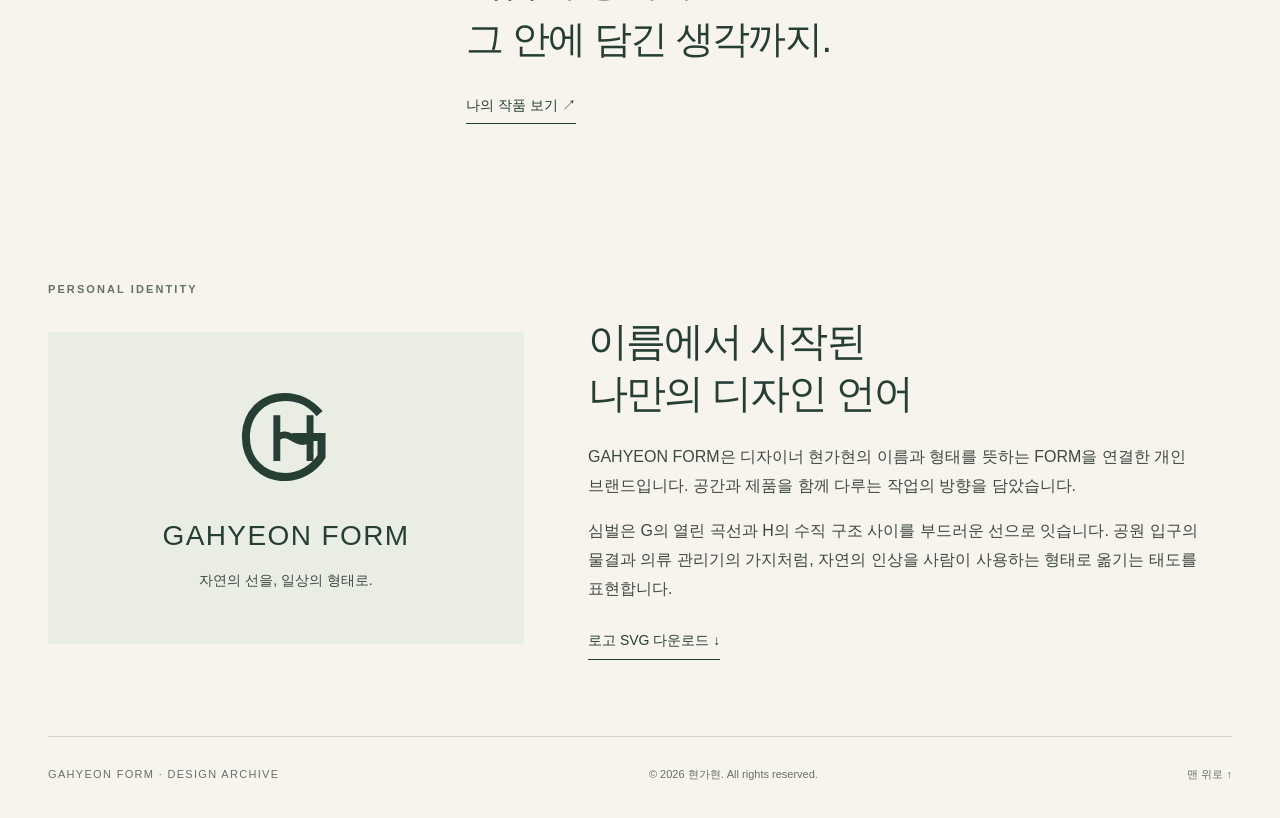
==== commit 967d2865: "Add files via upload" ====
--- a/about.html
+++ b/about.html
@@ -7,13 +7,13 @@
   <meta name="theme-color" content="#f6f4ec">
   <title>About | 현가현 디자인 포트폴리오</title>
   <link rel="stylesheet" href="style.css">
-</head>
+<link rel="icon" href="images/brand/gahyeon-form-symbol.svg" type="image/svg+xml"><link rel="stylesheet" href="brand.css"></head>
 <body id="top">
   <a class="skip" href="#main">본문 바로가기</a>
   <!-- 모든 페이지의 공통 상단 메뉴 -->
   <header class="site-header">
-    <a class="brand" href="index.html">현가현<span>GAHYEON HYEON / DESIGN</span></a>
-    <nav aria-label="주 메뉴"><a href="index.html">Home</a><a href="about.html" aria-current="page">About</a><a href="portfolio.html">Portfolio</a></nav>
+    <a class="brand brand-form" href="index.html" aria-label="GAHYEON FORM 현가현 홈"><img class="brand-symbol" src="images/brand/gahyeon-form-symbol.svg" width="56" height="56" alt=""><span class="brand-type"><strong>현가현</strong><span class="brand-name">GAHYEON FORM</span></span></a>
+    <nav aria-label="주 메뉴"><a href="index.html">Home</a><a href="about.html" aria-current="page">About</a><a href="portfolio.html">Portfolio</a><a href="board.html">Board</a></nav>
   </header>
   <main id="main" class="wrap">
 
@@ -22,10 +22,10 @@
     <section class="section"><p class="eyebrow">DESIGN PERSPECTIVE</p><h2>형태에서 경험으로</h2><div class="columns"><article><span class="num">01</span><h3>자연에서 발견한 형태</h3><p>공원의 게이트에는 물결의 흐름을, 의류 관리기에는 나무의 가지를 반영했습니다. 자연의 형상을 각 작품의 역할에 맞춰 해석합니다.</p></article><article><span class="num">02</span><h3>사람이 사용하는 장면</h3><p>공원에 들어서거나 옷을 걸어 두는 행동에서 디자인의 출발점을 찾습니다. 형태와 함께 이동, 거치, 관리의 경험을 생각합니다.</p></article><article><span class="num">03</span><h3>공간과 제품의 관계</h3><p>공간 속에서 읽히는 조형과 일상에 어우러지는 도구를 함께 고민합니다. 사용 목적과 주변 환경을 연결하는 디자인을 제안합니다.</p></article></div></section>
     <section class="statement"><p class="eyebrow">SELECTED PROJECTS</p><div><p class="large">작품의 형태와<br>그 안에 담긴 생각까지.</p><a class="line-link" href="portfolio.html">나의 작품 보기 ↗</a></div></section>
 
-  </main>
+  <section class="brand-story section"><p class="eyebrow">PERSONAL IDENTITY</p><div class="split"><div class="brand-display"><img src="images/brand/gahyeon-form-symbol.svg" alt="G의 열린 곡선과 H의 구조를 결합한 심벌"><h2>GAHYEON FORM</h2><p>자연의 선을, 일상의 형태로.</p></div><div class="copy"><h2>이름에서 시작된<br>나만의 디자인 언어</h2><p>GAHYEON FORM은 디자이너 현가현의 이름과 형태를 뜻하는 FORM을 연결한 개인 브랜드입니다. 공간과 제품을 함께 다루는 작업의 방향을 담았습니다.</p><p>심벌은 G의 열린 곡선과 H의 수직 구조 사이를 부드러운 선으로 잇습니다. 공원 입구의 물결과 의류 관리기의 가지처럼, 자연의 인상을 사람이 사용하는 형태로 옮기는 태도를 표현합니다.</p><a class="line-link" href="images/brand/gahyeon-form-symbol.svg" download>로고 SVG 다운로드 ↓</a></div></div></section></main>
   <!-- 모든 페이지에서 동일한 하단 정보 -->
   <footer class="site-footer">
-    <span class="footer-mark">GAHYEON · DESIGN ARCHIVE</span>
+    <span class="footer-mark">GAHYEON FORM · DESIGN ARCHIVE</span>
     <span>© 2026 현가현. All rights reserved.</span>
     <a href="#top">맨 위로 ↑</a>
   </footer>
--- a/style.css
+++ b/style.css
@@ -6,3 +6,6 @@
 @media(max-width:620px){.wrap,.site-header,.site-footer{width:calc(100% - 36px)}.site-header{align-items:center;padding:20px 0;gap:12px}.brand{font-size:19px}.brand span{font-size:8px;letter-spacing:.09em}nav{gap:16px}nav a{font-size:12px}.hero{grid-template-columns:1fr;gap:24px;padding:42px 0 30px}.hero .intro{justify-self:start;max-width:none}.hero h1{font-size:40px}.hero-caption{font-size:10px;padding:12px;flex-direction:column;gap:4px}.hero-media img{min-height:0}.section{padding:47px 0}.section-head{align-items:start;gap:15px}.section-head>.line-link{font-size:12px}.projects,.split,.project-opening,.process,.details-grid{grid-template-columns:1fr;gap:30px}.project-photo{height:400px}.project{margin-bottom:10px}.project-label{font-size:10px}.statement{grid-template-columns:1fr;gap:10px;padding:38px 0 48px}.page-head{padding:36px 0 30px}.page-head h1{font-size:39px}.page-head .lead{font-size:16px}.breadcrumb{margin-bottom:22px}.meta{gap:18px 10px;margin-top:25px}.meta dd{font-size:13px}.profile{max-width:300px;margin-inline:auto}.columns{grid-template-columns:1fr;gap:24px}.columns .num{margin-bottom:8px}.columns article{padding-top:17px}.image-fit{padding:15px}.image-fit img{max-height:510px}.board{grid-template-columns:1fr;padding:24px 18px;gap:28px}.board img{max-height:none}.board .copy{padding:0}.process img{height:auto;max-height:380px}.details-grid figure img{height:auto;max-height:450px}.steps{grid-template-columns:1fr 1fr}.site-footer{flex-wrap:wrap;gap:10px;padding:24px 0}.footer-mark{width:100%}.project-nav{font-size:12px;padding-bottom:42px}.info-list>div{grid-template-columns:80px 1fr;gap:10px}.wide-figure{margin-top:25px}}
 @media(max-width:380px){.brand span{max-width:115px;font-size:7px}nav{gap:10px}.hero h1{font-size:34px}.project-photo{height:340px}.steps{grid-template-columns:1fr}}
 @media(prefers-reduced-motion:reduce){html{scroll-behavior:auto}*{transition:none!important}}
+
+/* Board navigation: small-screen wrapping */
+@media(max-width:700px){.site-header{flex-wrap:wrap;gap:20px}.site-header nav{flex-wrap:wrap;gap:20px}.site-header .brand{flex-basis:100%}.site-header nav a{padding-bottom:7px}}
--- a/brand.css
+++ b/brand.css
@@ -0,0 +1,4 @@
+.brand-form{display:inline-flex;align-items:center;gap:14px;flex-shrink:0}.brand-form .brand-symbol{width:52px;height:52px;flex:none}.brand-form .brand-type{margin:0;letter-spacing:0;line-height:1.2}.brand-type strong{font-size:20px;letter-spacing:-.05em}.brand-form .brand-name{font-size:10px;letter-spacing:.19em;margin-top:8px;font-weight:500}.story-cta{margin-top:28px}.brand-display{display:flex;flex-direction:column;align-items:center;justify-content:center;background:#e9ede4;padding:50px 20px;text-align:center}.brand-display img{width:110px;height:110px;margin-bottom:26px}.brand-display h2{font-size:28px;letter-spacing:.05em}.brand-display p{font-size:14px;margin-top:14px}.case-head{padding:60px 0 40px}.case-head h1{font-size:clamp(40px,5.5vw,70px);line-height:1.22}.case-subtitle{font-size:17px;margin-top:25px}.story-figure{margin:0;background:#eaece3}.story-figure img{width:100%;height:auto;object-fit:contain;max-height:760px}.story-figure figcaption{font-size:12px;color:var(--muted);padding:14px 18px;background:var(--paper)}.case-index{display:flex;flex-wrap:wrap;gap:12px 30px;border-top:1px solid var(--line);border-bottom:1px solid var(--line);padding:17px 0;margin-top:35px}.case-index a{font-size:13px}.concept-strip{display:grid;grid-template-columns:repeat(3,1fr);gap:32px;margin-top:42px}.concept-strip article{border-top:2px solid var(--ink);padding-top:20px}.concept-strip span{font-size:10px;letter-spacing:.18em;color:var(--muted)}.concept-strip h3{font-size:23px;margin:12px 0}.concept-strip p{font-size:14px}.story-pair{display:grid;grid-template-columns:1.12fr 1fr;gap:48px;align-items:center;margin-top:35px}.story-pair h3{font-size:24px;margin-bottom:18px}.story-pair .copy h3:not(:first-child){margin-top:30px}.case-product-opening{display:grid;grid-template-columns:1.1fr 1fr;align-items:center;gap:70px}.case-product-opening .story-figure img{max-height:640px}.case-product-opening h2{font-size:40px;margin-bottom:28px}.case-product-opening p{line-height:2}.case-conversation{padding:48px;background:#e8ece2;margin:0 0 55px}.case-conversation h2{font-size:32px;margin-bottom:25px}.material-grid{display:grid;grid-template-columns:repeat(4,1fr);gap:28px;margin-top:36px}.material-grid h3{font-size:19px;margin:18px 0 12px}.material-grid p{font-size:14px}.swatch{display:block;height:70px;border:1px solid #c6c8bd}.metal{background:linear-gradient(120deg,#796f64,#e1dbd0 38%,#9a8e7d 58%,#cbc5ba)}.matte{background:#202221}.smoke{background:linear-gradient(120deg,#8d918d,#c7cbc6,#777f78)}.silicone{background:#555b56}.material-grid+.note{margin-top:25px}.project-photo img{transition:none}.project:hover .project-photo img{transform:none}
+@media(max-width:800px){.site-header{flex-wrap:wrap}.site-header .brand-form{flex-basis:auto}.site-header nav{gap:20px}.story-pair{gap:28px}.case-product-opening{gap:35px}.material-grid{grid-template-columns:repeat(2,1fr)}}
+@media(max-width:620px){.brand-form .brand-symbol{width:43px;height:43px}.brand-form .brand-type{max-width:none}.brand-type strong{font-size:19px}.brand-form .brand-name{font-size:9px;letter-spacing:.14em}.site-header{gap:20px}.site-header nav{width:100%;justify-content:space-between;gap:10px}.case-head{padding-top:35px}.case-head h1{font-size:40px}.case-subtitle{font-size:15px}.story-pair,.case-product-opening,.concept-strip{grid-template-columns:1fr}.case-product-opening{gap:28px}.case-product-opening h2{font-size:32px}.story-figure img{max-height:560px}.case-index{gap:5px 20px}.concept-strip{gap:25px}.case-conversation{padding:28px 22px}.case-conversation h2{font-size:28px}.material-grid{gap:20px}.material-grid h3{font-size:18px}}
+@media(prefers-reduced-motion:reduce){html{scroll-behavior:auto}*{transition:none!important}}
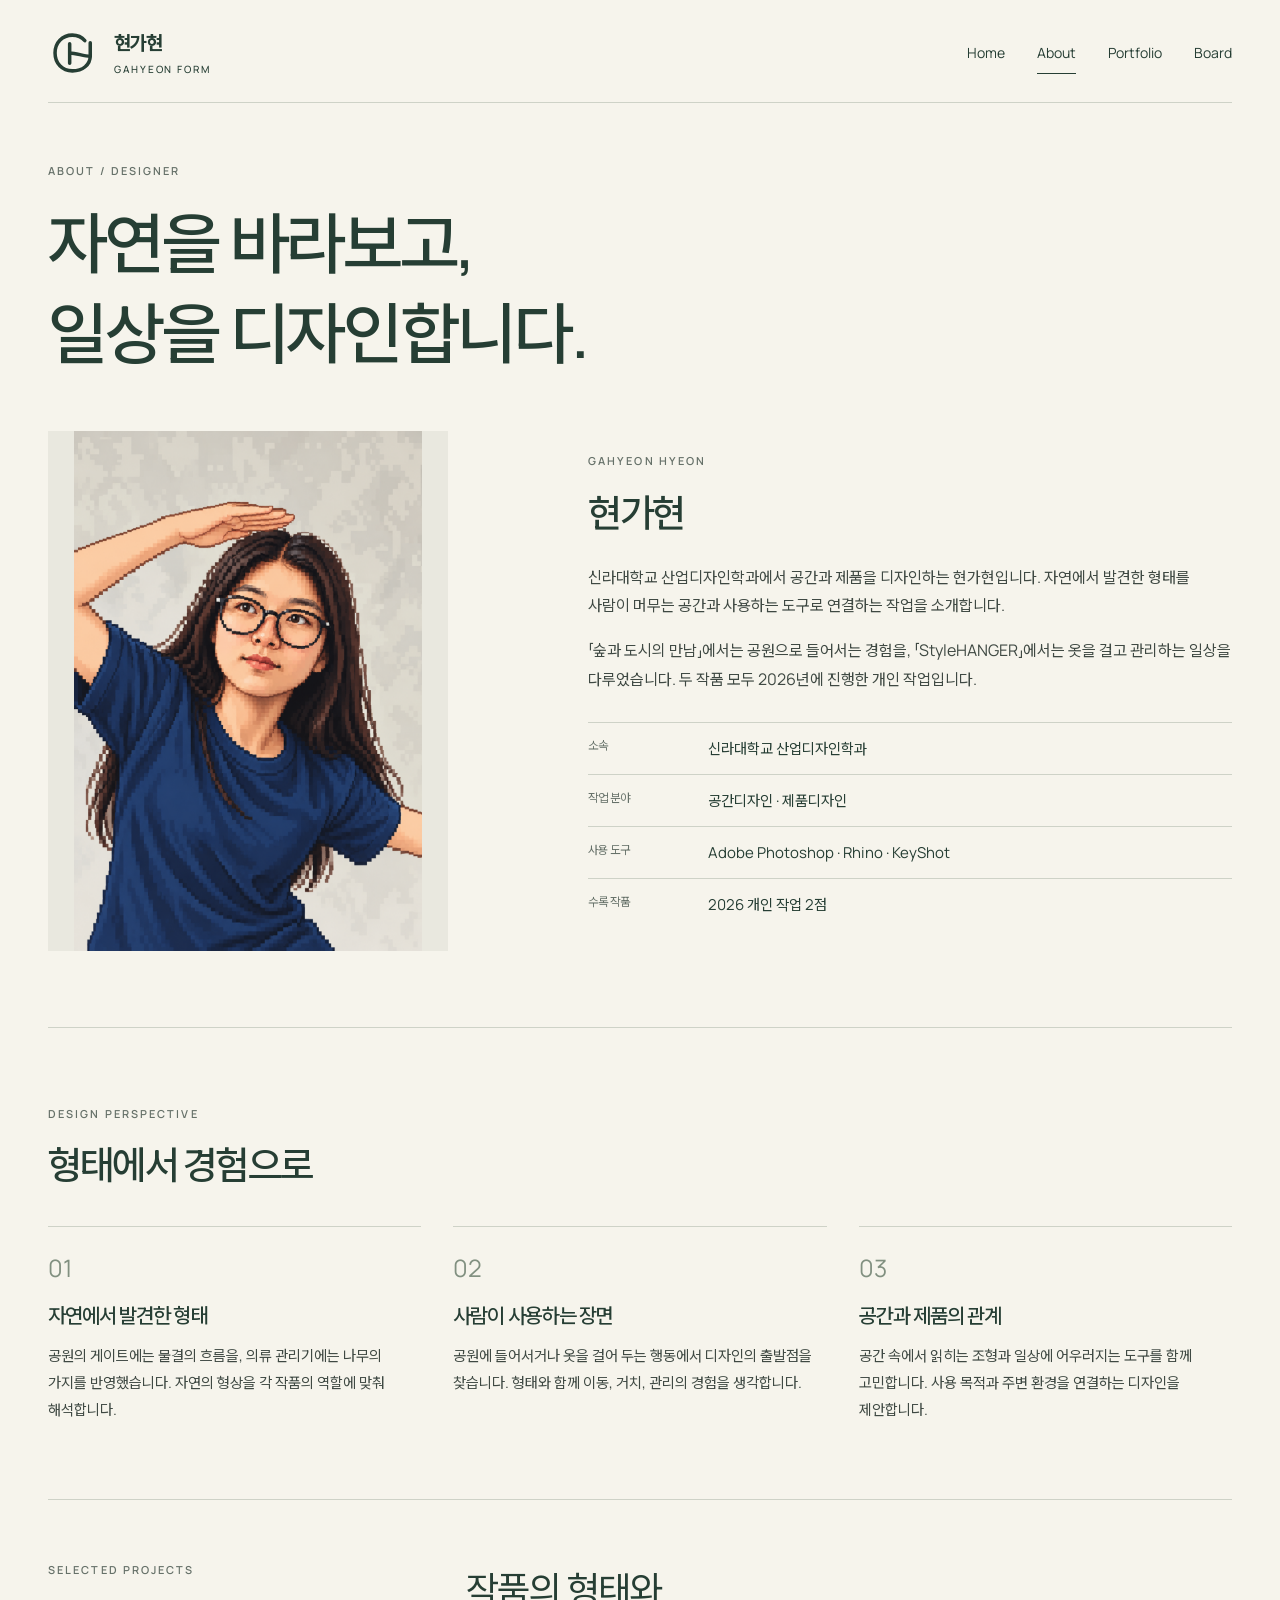
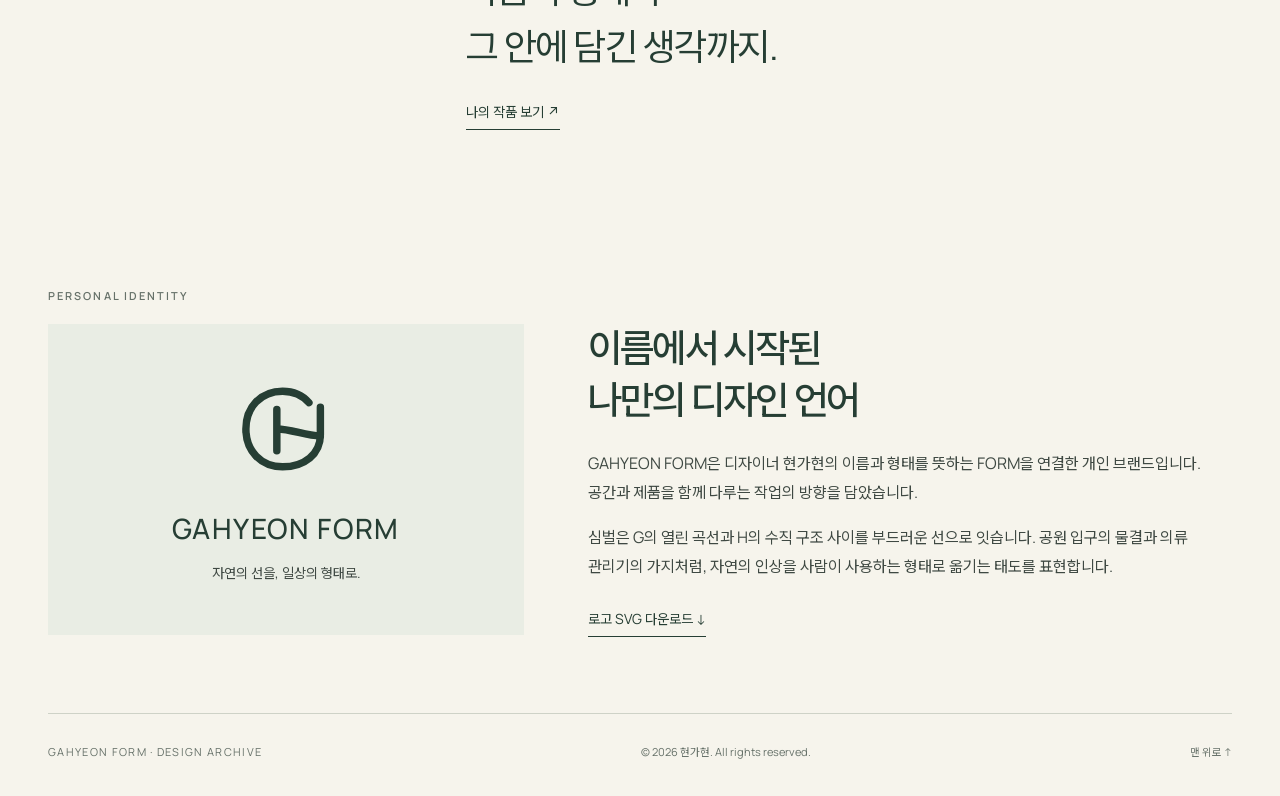
==== commit 353cc8cb: "Add files via upload" ====
--- a/about.html
+++ b/about.html
@@ -7,7 +7,7 @@
   <meta name="theme-color" content="#f6f4ec">
   <title>About | 현가현 디자인 포트폴리오</title>
   <link rel="stylesheet" href="style.css">
-<link rel="icon" href="images/brand/gahyeon-form-symbol.svg" type="image/svg+xml"><link rel="stylesheet" href="brand.css"></head>
+<link rel="icon" href="images/brand/gahyeon-form-symbol.svg" type="image/svg+xml"><link rel="stylesheet" href="brand.css"><link rel="stylesheet" href="fonts.css"></head>
 <body id="top">
   <a class="skip" href="#main">본문 바로가기</a>
   <!-- 모든 페이지의 공통 상단 메뉴 -->
--- a/brand.css
+++ b/brand.css
@@ -2,3 +2,7 @@
 @media(max-width:800px){.site-header{flex-wrap:wrap}.site-header .brand-form{flex-basis:auto}.site-header nav{gap:20px}.story-pair{gap:28px}.case-product-opening{gap:35px}.material-grid{grid-template-columns:repeat(2,1fr)}}
 @media(max-width:620px){.brand-form .brand-symbol{width:43px;height:43px}.brand-form .brand-type{max-width:none}.brand-type strong{font-size:19px}.brand-form .brand-name{font-size:9px;letter-spacing:.14em}.site-header{gap:20px}.site-header nav{width:100%;justify-content:space-between;gap:10px}.case-head{padding-top:35px}.case-head h1{font-size:40px}.case-subtitle{font-size:15px}.story-pair,.case-product-opening,.concept-strip{grid-template-columns:1fr}.case-product-opening{gap:28px}.case-product-opening h2{font-size:32px}.story-figure img{max-height:560px}.case-index{gap:5px 20px}.concept-strip{gap:25px}.case-conversation{padding:28px 22px}.case-conversation h2{font-size:28px}.material-grid{gap:20px}.material-grid h3{font-size:18px}}
 @media(prefers-reduced-motion:reduce){html{scroll-behavior:auto}*{transition:none!important}}
+
+/* Unified work pages */
+.case-index{margin:0 0 32px;gap:8px 26px}.case-index a{padding:8px 0}.remote-detail{display:grid;grid-template-columns:minmax(0,.8fr) minmax(0,1fr);column-gap:48px;align-items:center;margin-top:40px}.remote-detail figure{grid-row:1/3}.remote-detail img{max-height:480px;object-fit:contain}.remote-detail h3{align-self:end;margin-bottom:15px}.remote-detail p{align-self:start}.story-figure{margin-top:0}#concept>.story-figure{margin-top:40px}.hero-media img{max-height:none}.case-index a:focus-visible{outline:2px solid var(--ink);outline-offset:3px}
+@media(max-width:620px){.case-index{gap:4px 18px}.case-index a{font-size:12px}.remote-detail{grid-template-columns:1fr;gap:15px}.remote-detail figure{grid-row:auto}.remote-detail h3{margin:8px 0 0}.remote-detail img{max-height:430px}}
--- a/fonts.css
+++ b/fonts.css
@@ -0,0 +1,8 @@
+/* Brand typography — local fonts, editable in TextEdit. */
+@font-face{font-family:Manrope;src:url("fonts/ManropeVariable.woff2") format("woff2");font-style:normal;font-weight:200 800;font-display:swap;unicode-range:U+0000-00FF,U+0131,U+0152-0153,U+02BB-02BC,U+02C6,U+02DA,U+02DC,U+0304,U+0308,U+0329,U+2000-206F,U+20AC,U+2122,U+2191,U+2193,U+2212,U+2215,U+FEFF,U+FFFD}
+@font-face{font-family:Pretendard;src:url("fonts/PretendardVariable.woff2") format("woff2");font-style:normal;font-weight:100 900;font-display:swap}
+:root{--font-brand:"Manrope","Pretendard",sans-serif}
+body,button,input,select,textarea{font-family:var(--font-brand)}
+.serif{font-family:var(--font-brand);font-style:normal;font-weight:400;letter-spacing:-.045em}
+.columns .num,.steps li:before{font-family:var(--font-brand);font-style:normal;font-weight:400}
+.hero h1 .serif{display:inline-block;font-size:.83em;letter-spacing:-.055em}
